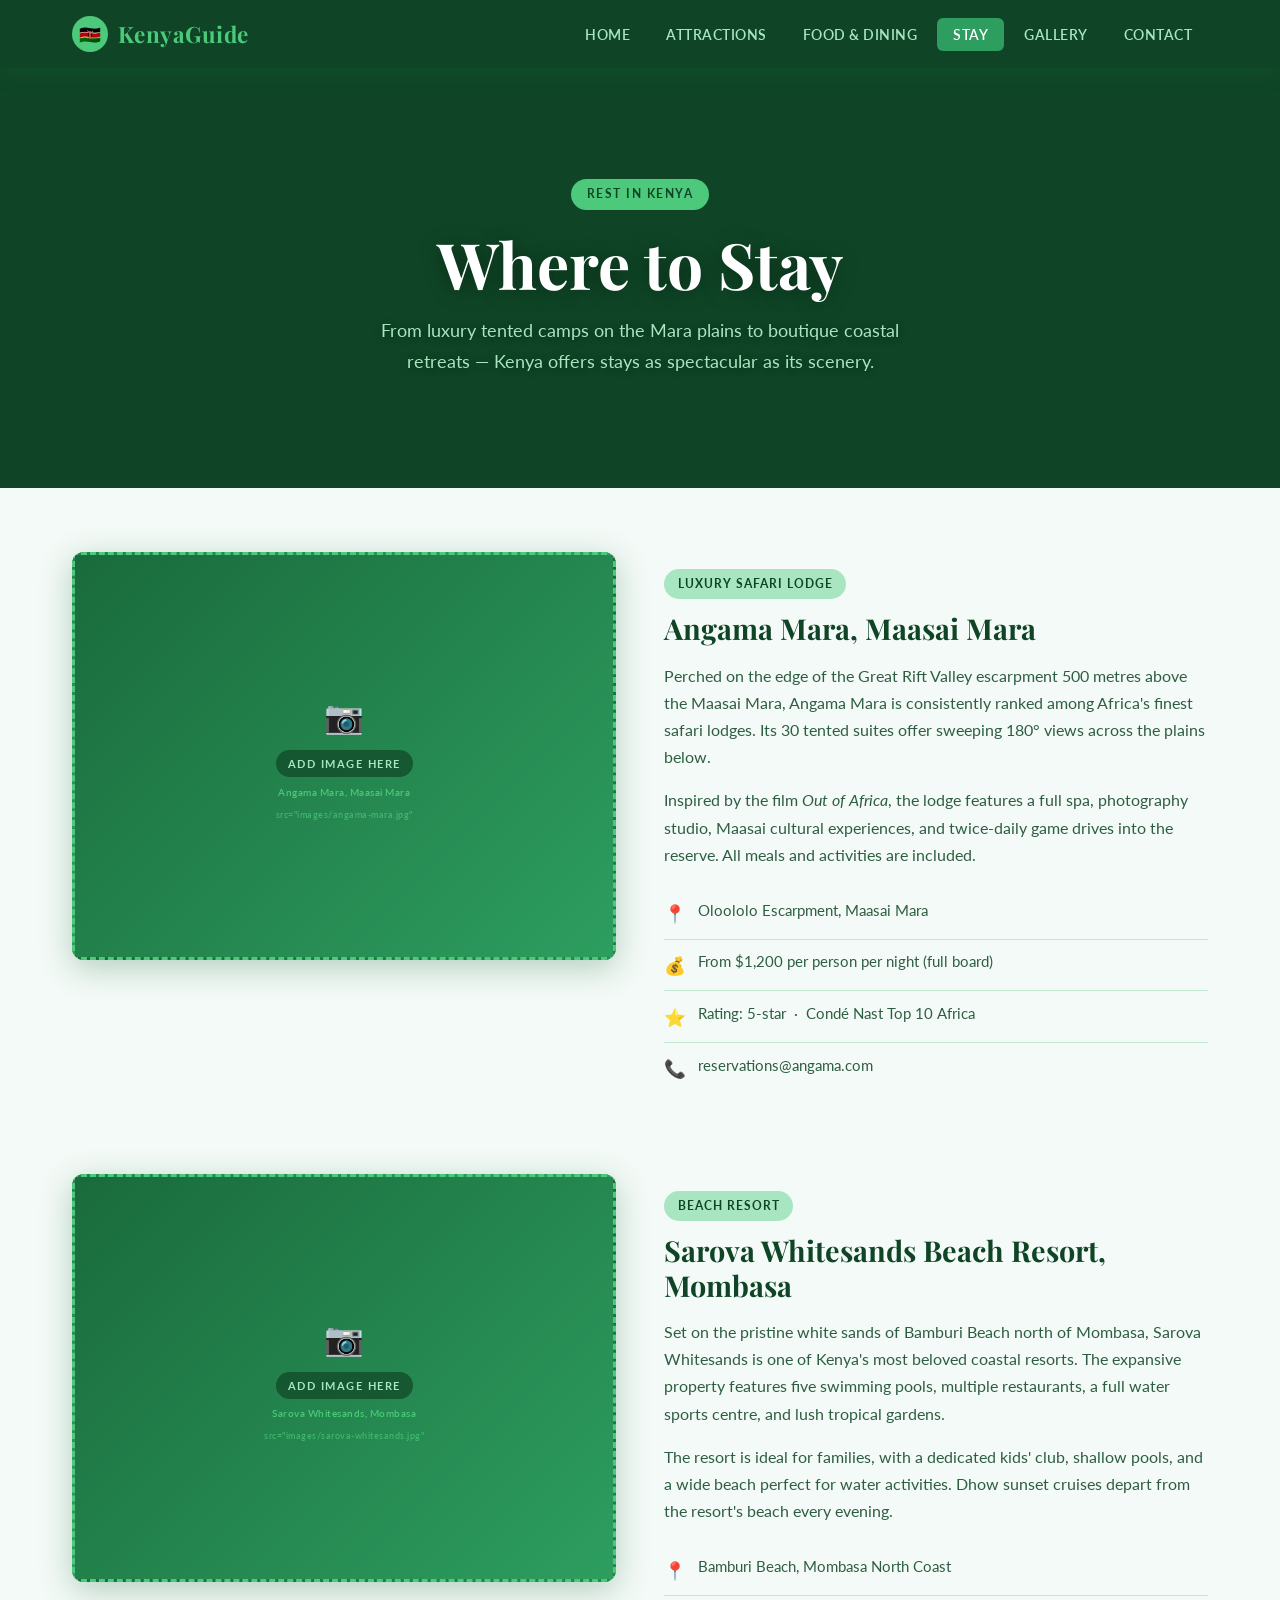
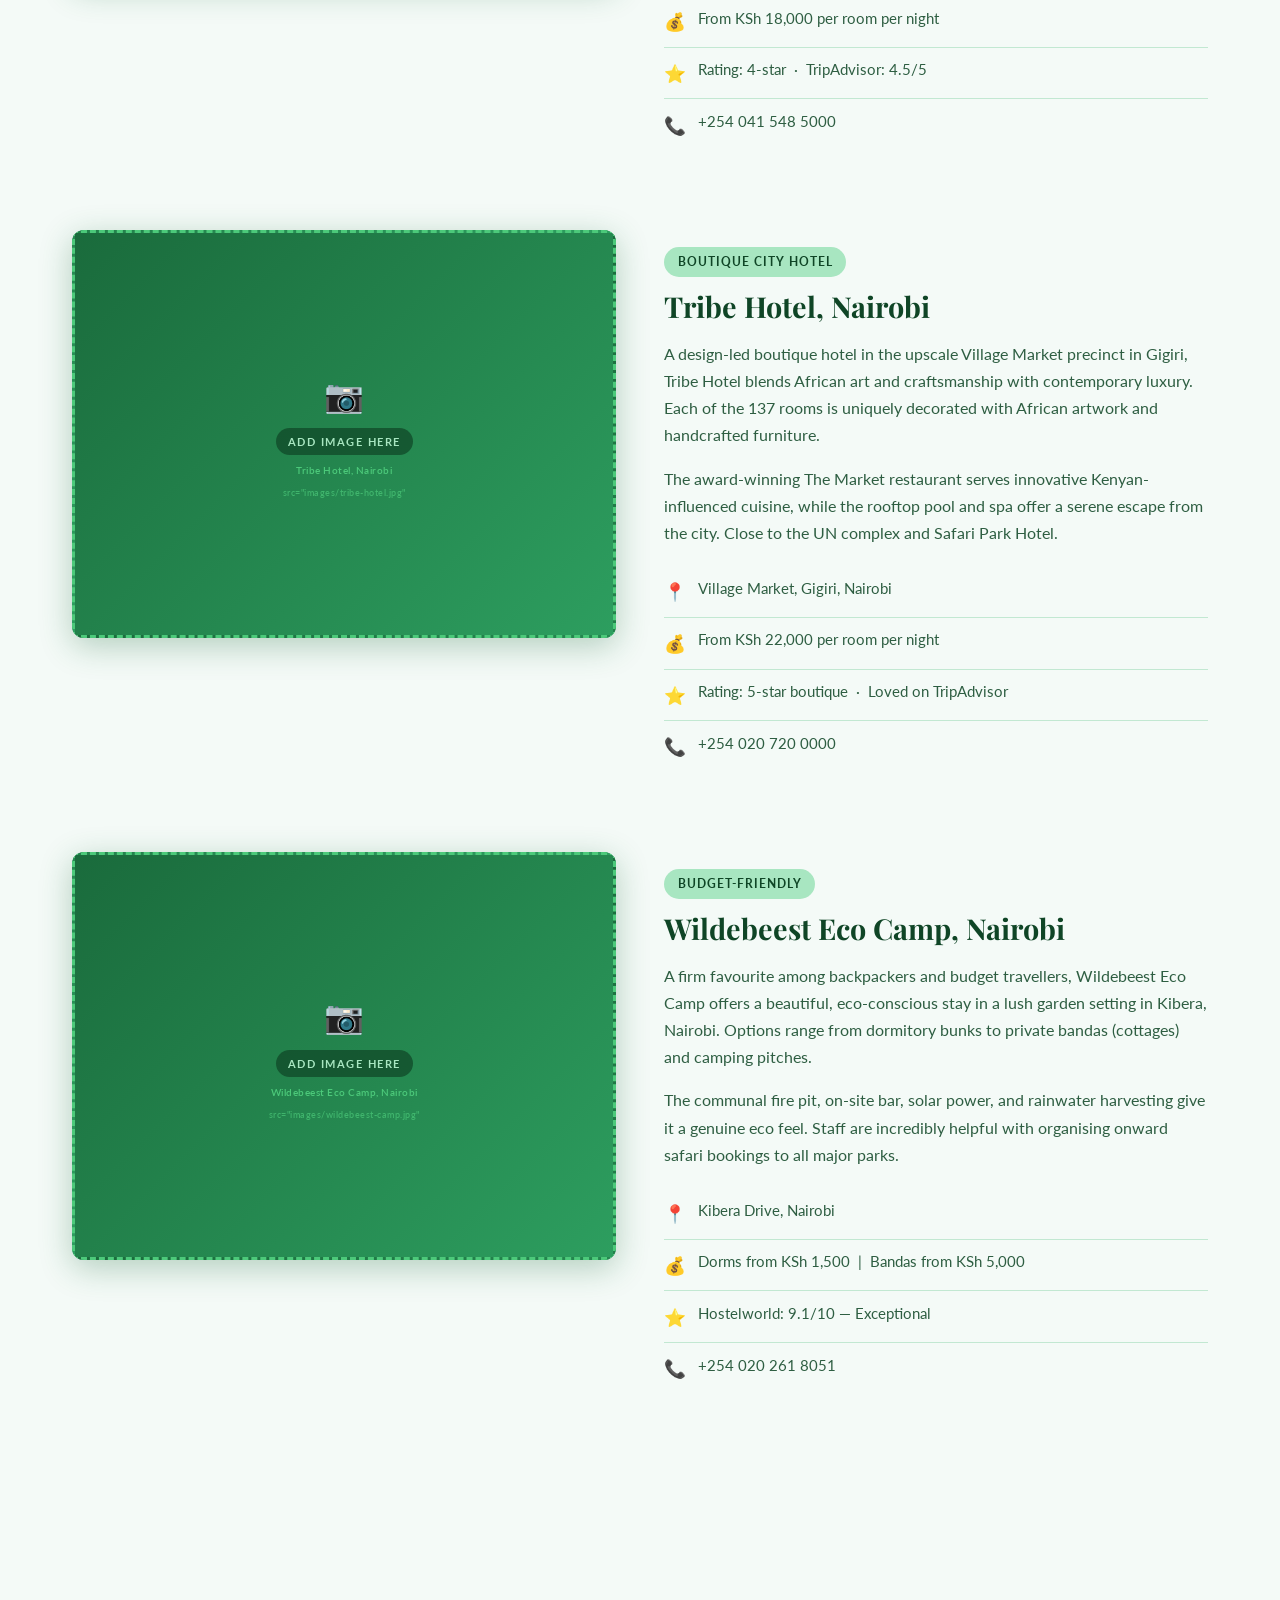
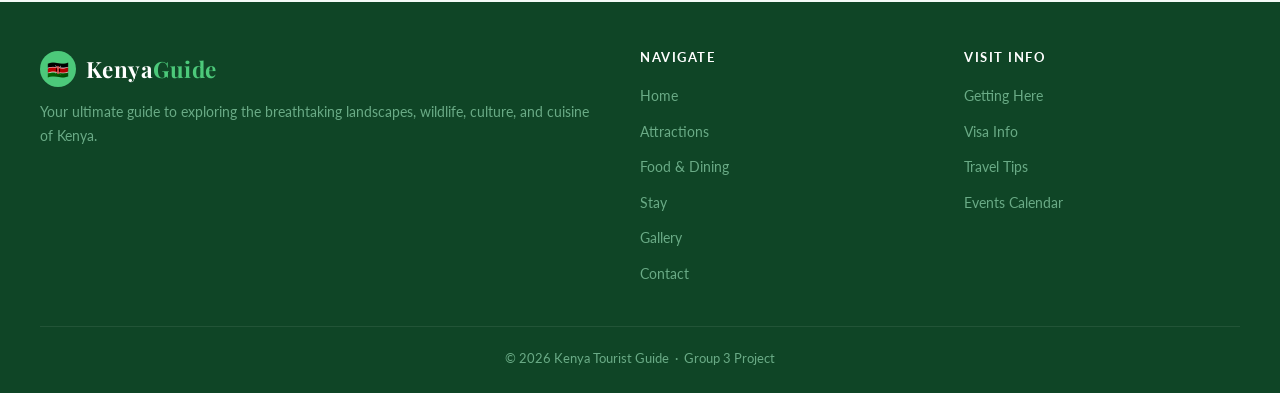
==== Tourist Gude/accommodation.html @ 54fa2096 "Add files via upload" ====
<!DOCTYPE html>
<html lang="en">
<head>
  <meta charset="UTF-8"/>
  <meta name="viewport" content="width=device-width, initial-scale=1.0"/>
  <title>Accommodation — Kenya Tourist Guide</title>
  <style>
/* ===========================
   CSS VARIABLES - Green & White Theme
   =========================== */
:root {
  --primary: #1a6b3c;
  --primary-dark: #0f4526;
  --primary-light: #2d9e5f;
  --accent: #4cc97a;
  --accent-soft: #a8e6c1;
  --white: #ffffff;
  --off-white: #f4faf7;
  --text-dark: #0d2b1a;
  --text-mid: #2e5e42;
  --text-light: #6aab86;
  --border: #c2e8d2;
  --shadow: rgba(26, 107, 60, 0.15);
  --shadow-strong: rgba(26, 107, 60, 0.3);
  --font-display: 'Playfair Display', Georgia, serif;
  --font-body: 'Lato', 'Trebuchet MS', sans-serif;
  --radius: 12px;
  --transition: 0.3s ease;
}

/* ===========================
   RESET & BASE
   =========================== */
*, *::before, *::after {
  box-sizing: border-box;
  margin: 0;
  padding: 0;
}

html { scroll-behavior: smooth; }

body {
  font-family: var(--font-body);
  background-color: var(--off-white);
  color: var(--text-dark);
  line-height: 1.7;
}

a {
  text-decoration: none;
  color: inherit;
}

img {
  width: 100%;
  height: 100%;
  object-fit: cover;
  display: block;
}

h1, h2, h3, h4 {
  font-family: var(--font-display);
  line-height: 1.2;
}

/* ===========================
   NAVIGATION — FLEXBOX
   =========================== */
nav {
  background: var(--primary-dark);
  position: sticky;
  top: 0;
  z-index: 100;
  box-shadow: 0 2px 20px var(--shadow-strong);
}

.nav-inner {
  display: flex;
  align-items: center;
  justify-content: space-between;
  max-width: 1200px;
  margin: 0 auto;
  padding: 0 2rem;
  height: 68px;
}

.nav-logo {
  display: flex;
  align-items: center;
  gap: 0.6rem;
  font-family: var(--font-display);
  font-size: 1.4rem;
  font-weight: 700;
  color: var(--white);
  letter-spacing: 0.5px;
}

.nav-logo span {
  color: var(--accent);
}

.nav-logo .logo-icon {
  width: 36px;
  height: 36px;
  background: var(--accent);
  border-radius: 50%;
  display: flex;
  align-items: center;
  justify-content: center;
  font-size: 1.1rem;
}

.nav-links {
  display: flex;
  align-items: center;
  gap: 0.25rem;
  list-style: none;
}

.nav-links a {
  color: var(--accent-soft);
  font-size: 0.9rem;
  font-weight: 600;
  letter-spacing: 0.5px;
  text-transform: uppercase;
  padding: 0.5rem 1rem;
  border-radius: 6px;
  transition: background var(--transition), color var(--transition);
}

.nav-links a:hover,
.nav-links a.active {
  background: var(--primary-light);
  color: var(--white);
}

/* ===========================
   HEADER / HERO
   =========================== */
.page-hero {
  position: relative;
  height: 420px;
  display: flex;
  align-items: center;
  justify-content: center;
  text-align: center;
  overflow: hidden;
  background: var(--primary-dark);
}

.page-hero .hero-bg {
  position: absolute;
  inset: 0;
  background-size: cover;
  background-position: center;
  opacity: 0.45;
  transition: transform 0.6s ease;
}

.page-hero:hover .hero-bg { transform: scale(1.03); }

.hero-content {
  position: relative;
  z-index: 2;
  color: var(--white);
  padding: 2rem;
}

.hero-content h1 {
  font-size: clamp(2.5rem, 6vw, 4rem);
  font-weight: 700;
  text-shadow: 0 2px 20px rgba(0,0,0,0.4);
  margin-bottom: 0.75rem;
}

.hero-content p {
  font-size: 1.15rem;
  color: var(--accent-soft);
  max-width: 520px;
  text-shadow: 0 1px 8px rgba(0,0,0,0.4);
}

.hero-badge {
  display: inline-block;
  background: var(--accent);
  color: var(--primary-dark);
  font-size: 0.75rem;
  font-weight: 700;
  text-transform: uppercase;
  letter-spacing: 1.5px;
  padding: 0.35rem 1rem;
  border-radius: 20px;
  margin-bottom: 1rem;
}

/* ===========================
   HOMEPAGE — ATTRACTION CARDS (CSS GRID)
   =========================== */
.section {
  max-width: 1200px;
  margin: 0 auto;
  padding: 4rem 2rem;
}

.section-title {
  font-size: 2.2rem;
  color: var(--primary-dark);
  margin-bottom: 0.5rem;
}

.section-subtitle {
  color: var(--text-light);
  font-size: 1.05rem;
  margin-bottom: 2.5rem;
}

.section-title::after {
  content: '';
  display: block;
  width: 60px;
  height: 4px;
  background: var(--accent);
  margin-top: 0.5rem;
  border-radius: 2px;
}

/* CSS Grid for attraction cards */
.attractions-grid {
  display: grid;
  grid-template-columns: repeat(auto-fill, minmax(280px, 1fr));
  gap: 1.75rem;
}

.card {
  background: var(--white);
  border-radius: var(--radius);
  overflow: hidden;
  box-shadow: 0 4px 20px var(--shadow);
  transition: transform var(--transition), box-shadow var(--transition);
  border: 1px solid var(--border);
}

.card:hover {
  transform: translateY(-6px);
  box-shadow: 0 12px 36px var(--shadow-strong);
}

.card-img {
  height: 200px;
  background: var(--primary-light);
  position: relative;
  overflow: hidden;
}

.card-img-placeholder {
  width: 100%;
  height: 100%;
  display: flex;
  align-items: center;
  justify-content: center;
  font-size: 3.5rem;
  background: linear-gradient(135deg, var(--primary), var(--primary-light));
}

.card-tag {
  position: absolute;
  top: 0.75rem;
  right: 0.75rem;
  background: var(--accent);
  color: var(--primary-dark);
  font-size: 0.7rem;
  font-weight: 700;
  text-transform: uppercase;
  letter-spacing: 1px;
  padding: 0.25rem 0.7rem;
  border-radius: 20px;
}

.card-body {
  padding: 1.4rem;
}

.card-body h3 {
  font-size: 1.2rem;
  color: var(--primary-dark);
  margin-bottom: 0.5rem;
}

.card-body p {
  font-size: 0.9rem;
  color: var(--text-mid);
  line-height: 1.6;
}

.card-meta {
  display: flex;
  align-items: center;
  gap: 0.5rem;
  margin-top: 1rem;
  font-size: 0.8rem;
  color: var(--text-light);
  font-weight: 600;
}

/* ===========================
   TWO-COLUMN GRID (inner pages)
   =========================== */
.two-col-grid {
  display: grid;
  grid-template-columns: 1fr 1fr;
  gap: 3rem;
  align-items: start;
  margin-bottom: 4rem;
}

.two-col-grid.reverse {
  direction: rtl;
}

.two-col-grid.reverse > * {
  direction: ltr;
}

.col-image {
  border-radius: var(--radius);
  overflow: hidden;
  box-shadow: 0 8px 32px var(--shadow-strong);
  aspect-ratio: 4/3;
  background: var(--primary-light);
}

.col-image-placeholder {
  width: 100%;
  height: 100%;
  min-height: 280px;
  display: flex;
  align-items: center;
  justify-content: center;
  font-size: 5rem;
  background: linear-gradient(135deg, var(--primary-light), var(--accent));
}

.col-text {
  padding: 1rem 0;
}

.col-text h2 {
  font-size: 1.8rem;
  color: var(--primary-dark);
  margin-bottom: 1rem;
}

.col-text p {
  color: var(--text-mid);
  margin-bottom: 1rem;
}

.info-list {
  list-style: none;
  margin-top: 1.25rem;
}

.info-list li {
  display: flex;
  align-items: flex-start;
  gap: 0.75rem;
  padding: 0.6rem 0;
  border-bottom: 1px solid var(--border);
  font-size: 0.92rem;
  color: var(--text-mid);
}

.info-list li:last-child { border-bottom: none; }

.info-icon {
  color: var(--accent);
  font-size: 1.1rem;
  flex-shrink: 0;
  margin-top: 0.1rem;
}

/* ===========================
   PHOTO GALLERY (CSS GRID)
   =========================== */
.gallery-grid {
  display: grid;
  grid-template-columns: repeat(4, 1fr);
  grid-auto-rows: 200px;
  gap: 0.75rem;
}

.gallery-item {
  border-radius: 8px;
  overflow: hidden;
  background: var(--primary-light);
  cursor: pointer;
  transition: transform var(--transition), box-shadow var(--transition);
}

.gallery-item:hover {
  transform: scale(1.02);
  box-shadow: 0 8px 24px var(--shadow-strong);
  z-index: 2;
  position: relative;
}

.gallery-item-placeholder {
  width: 100%;
  height: 100%;
  display: flex;
  flex-direction: column;
  align-items: center;
  justify-content: center;
  gap: 0.5rem;
  font-size: 2.5rem;
  color: var(--white);
}

.gallery-item-placeholder span {
  font-size: 0.75rem;
  font-weight: 700;
  text-transform: uppercase;
  letter-spacing: 1px;
  opacity: 0.85;
}

/* Varying grid spans for visual interest */
.gallery-item:nth-child(1) {
  grid-column: span 2;
  grid-row: span 2;
  background: linear-gradient(135deg, var(--primary-dark), var(--primary));
}
.gallery-item:nth-child(2) { background: linear-gradient(135deg, var(--primary-light), var(--accent)); }
.gallery-item:nth-child(3) { background: linear-gradient(135deg, #2a7d50, var(--primary-light)); }
.gallery-item:nth-child(4) { background: linear-gradient(135deg, var(--primary), #3aaf6a); }
.gallery-item:nth-child(5) { background: linear-gradient(135deg, var(--accent), #2d9e5f); }
.gallery-item:nth-child(6) {
  grid-column: span 2;
  background: linear-gradient(135deg, var(--primary-dark), var(--primary-light));
}
.gallery-item:nth-child(7) { background: linear-gradient(135deg, var(--primary-light), var(--primary)); }
.gallery-item:nth-child(8) { background: linear-gradient(135deg, #1d7a45, var(--accent)); }
.gallery-item:nth-child(9) { background: linear-gradient(135deg, var(--primary), #44c273); }
.gallery-item:nth-child(10) {
  grid-column: span 2;
  background: linear-gradient(135deg, var(--accent), var(--primary-dark));
}
.gallery-item:nth-child(11) { background: linear-gradient(135deg, var(--primary-dark), #2d9e5f); }
.gallery-item:nth-child(12) { background: linear-gradient(135deg, var(--primary-light), var(--primary-dark)); }
.gallery-item:nth-child(13) { background: linear-gradient(135deg, #2a7d50, var(--accent)); }
.gallery-item:nth-child(14) { background: linear-gradient(135deg, var(--primary), var(--accent)); }
.gallery-item:nth-child(15) { background: linear-gradient(135deg, var(--accent), var(--primary)); }
.gallery-item:nth-child(16) { background: linear-gradient(135deg, var(--primary-dark), #3aaf6a); }
.gallery-item:nth-child(17) { background: linear-gradient(135deg, #1d7a45, var(--primary-light)); }
.gallery-item:nth-child(18) { background: linear-gradient(135deg, var(--primary-light), var(--primary-dark)); }
.gallery-item:nth-child(19) { background: linear-gradient(135deg, var(--accent), #2a7d50); }
.gallery-item:nth-child(20) { background: linear-gradient(135deg, var(--primary), var(--primary-light)); }

/* ===========================
   CONTACT FORM
   =========================== */
.contact-wrapper {
  display: grid;
  grid-template-columns: 1fr 1.5fr;
  gap: 4rem;
  align-items: start;
}

.contact-info h2 {
  font-size: 2rem;
  color: var(--primary-dark);
  margin-bottom: 1rem;
}

.contact-info p {
  color: var(--text-mid);
  margin-bottom: 2rem;
}

.contact-detail {
  display: flex;
  align-items: flex-start;
  gap: 1rem;
  margin-bottom: 1.25rem;
}

.contact-detail-icon {
  width: 44px;
  height: 44px;
  background: var(--accent-soft);
  border-radius: 10px;
  display: flex;
  align-items: center;
  justify-content: center;
  font-size: 1.2rem;
  flex-shrink: 0;
  color: var(--primary-dark);
}

.contact-detail-text strong {
  display: block;
  color: var(--primary-dark);
  font-size: 0.85rem;
  text-transform: uppercase;
  letter-spacing: 0.5px;
  margin-bottom: 0.2rem;
}

.contact-detail-text span {
  color: var(--text-mid);
  font-size: 0.95rem;
}

/* Form */
.contact-form-box {
  background: var(--white);
  padding: 2.5rem;
  border-radius: var(--radius);
  box-shadow: 0 8px 32px var(--shadow);
  border: 1px solid var(--border);
}

.contact-form-box h3 {
  font-size: 1.5rem;
  color: var(--primary-dark);
  margin-bottom: 1.75rem;
}

.form-group {
  margin-bottom: 1.25rem;
}

.form-group label {
  display: block;
  font-size: 0.85rem;
  font-weight: 700;
  color: var(--primary);
  text-transform: uppercase;
  letter-spacing: 0.5px;
  margin-bottom: 0.5rem;
}

.form-group input,
.form-group select,
.form-group textarea {
  width: 100%;
  padding: 0.85rem 1.1rem;
  border: 2px solid var(--border);
  border-radius: 8px;
  font-family: var(--font-body);
  font-size: 0.95rem;
  color: var(--text-dark);
  background: var(--off-white);
  transition: border-color var(--transition), box-shadow var(--transition);
  outline: none;
}

.form-group input:focus,
.form-group select:focus,
.form-group textarea:focus {
  border-color: var(--primary-light);
  box-shadow: 0 0 0 3px rgba(45, 158, 95, 0.15);
  background: var(--white);
}

.form-group textarea {
  resize: vertical;
  min-height: 130px;
}

.form-row {
  display: grid;
  grid-template-columns: 1fr 1fr;
  gap: 1rem;
}

.btn-submit {
  width: 100%;
  padding: 1rem;
  background: var(--primary);
  color: var(--white);
  border: none;
  border-radius: 8px;
  font-family: var(--font-body);
  font-size: 1rem;
  font-weight: 700;
  letter-spacing: 0.5px;
  cursor: pointer;
  transition: background var(--transition), transform var(--transition);
  margin-top: 0.5rem;
}

.btn-submit:hover {
  background: var(--primary-dark);
  transform: translateY(-2px);
}

/* ===========================
   HOMEPAGE BANNER STATS
   =========================== */
.stats-bar {
  background: var(--primary);
  color: var(--white);
  padding: 2.5rem 2rem;
}

.stats-inner {
  max-width: 1200px;
  margin: 0 auto;
  display: grid;
  grid-template-columns: repeat(4, 1fr);
  gap: 2rem;
  text-align: center;
}

.stat-number {
  font-family: var(--font-display);
  font-size: 2.5rem;
  font-weight: 700;
  color: var(--accent);
  display: block;
}

.stat-label {
  font-size: 0.85rem;
  color: var(--accent-soft);
  text-transform: uppercase;
  letter-spacing: 1px;
  margin-top: 0.25rem;
}

/* ===========================
   FOOTER
   =========================== */
footer {
  background: var(--primary-dark);
  color: var(--accent-soft);
  padding: 3rem 2rem 1.5rem;
  margin-top: 4rem;
}

.footer-inner {
  max-width: 1200px;
  margin: 0 auto;
  display: grid;
  grid-template-columns: 2fr 1fr 1fr;
  gap: 3rem;
  margin-bottom: 2rem;
}

.footer-brand p {
  font-size: 0.9rem;
  color: var(--text-light);
  margin-top: 0.75rem;
  line-height: 1.7;
}

.footer-col h4 {
  font-family: var(--font-body);
  font-size: 0.8rem;
  font-weight: 700;
  text-transform: uppercase;
  letter-spacing: 1.5px;
  color: var(--white);
  margin-bottom: 1rem;
}

.footer-col ul {
  list-style: none;
}

.footer-col ul li {
  margin-bottom: 0.5rem;
}

.footer-col ul li a {
  color: var(--text-light);
  font-size: 0.9rem;
  transition: color var(--transition);
}

.footer-col ul li a:hover { color: var(--accent); }

.footer-bottom {
  max-width: 1200px;
  margin: 0 auto;
  border-top: 1px solid rgba(255,255,255,0.08);
  padding-top: 1.25rem;
  text-align: center;
  font-size: 0.82rem;
  color: var(--text-light);
}

/* ===========================
   UTILITY
   =========================== */
.bg-green-light {
  background: var(--accent-soft);
}

.page-wrap {
  max-width: 1200px;
  margin: 0 auto;
  padding: 4rem 2rem;
}

.chip {
  display: inline-block;
  background: var(--accent-soft);
  color: var(--primary-dark);
  font-size: 0.75rem;
  font-weight: 700;
  text-transform: uppercase;
  letter-spacing: 1px;
  padding: 0.3rem 0.85rem;
  border-radius: 20px;
  margin-bottom: 0.75rem;
}

@media (max-width: 768px) {
  .two-col-grid,
  .contact-wrapper,
  .footer-inner { grid-template-columns: 1fr; }

  .gallery-grid { grid-template-columns: repeat(2, 1fr); }

  .gallery-item:nth-child(1),
  .gallery-item:nth-child(6),
  .gallery-item:nth-child(10) {
    grid-column: span 1;
    grid-row: span 1;
  }

  .stats-inner { grid-template-columns: repeat(2, 1fr); }

  .nav-links { display: none; }
}

/* ===========================
   IMAGE SLOTS
   =========================== */
.img-slot {
  width: 100%;
  height: 100%;
  min-height: inherit;
  display: flex;
  flex-direction: column;
  align-items: center;
  justify-content: center;
  gap: 0.6rem;
  background: linear-gradient(135deg, #1a6b3c, #2d9e5f);
  border: 3px dashed #4cc97a;
  cursor: pointer;
  position: relative;
  overflow: hidden;
}
.img-slot img {
  position: absolute;
  inset: 0;
  width: 100%;
  height: 100%;
  object-fit: cover;
  display: block;
}
.img-slot .slot-label {
  display: flex;
  flex-direction: column;
  align-items: center;
  gap: 0.4rem;
  z-index: 1;
  pointer-events: none;
}
.img-slot .slot-icon { font-size: 2rem; }
.img-slot .slot-text {
  font-size: 0.7rem;
  font-weight: 700;
  text-transform: uppercase;
  letter-spacing: 1.5px;
  color: #a8e6c1;
  background: rgba(15,69,38,0.7);
  padding: 0.25rem 0.75rem;
  border-radius: 20px;
}
.img-slot .slot-name {
  font-size: 0.65rem;
  color: #4cc97a;
  font-weight: 600;
  letter-spacing: 0.5px;
}
.gallery-img-slot {
  width: 100%;
  height: 100%;
  display: flex;
  flex-direction: column;
  align-items: center;
  justify-content: center;
  gap: 0.4rem;
  border: 2px dashed rgba(76,201,122,0.6);
  position: relative;
  overflow: hidden;
  color: #a8e6c1;
}
.gallery-img-slot img {
  position: absolute;
  inset: 0;
  width: 100%;
  height: 100%;
  object-fit: cover;
}
.gallery-img-slot .slot-label {
  z-index: 1;
  display: flex;
  flex-direction: column;
  align-items: center;
  gap: 0.3rem;
  pointer-events: none;
}
.gallery-img-slot .slot-icon { font-size: 1.8rem; }
.gallery-img-slot .slot-text {
  font-size: 0.6rem;
  font-weight: 700;
  text-transform: uppercase;
  letter-spacing: 1px;
  color: #a8e6c1;
  background: rgba(15,69,38,0.75);
  padding: 0.2rem 0.6rem;
  border-radius: 12px;
}
.gallery-img-slot .slot-name { font-size: 0.6rem; color: #4cc97a; }

</style>
<link href="https://fonts.googleapis.com/css2?family=Playfair+Display:wght@400;700&family=Lato:wght@400;600;700&display=swap" rel="stylesheet"/>
</head>
<body>

  <nav>
    <div class="nav-inner">
      <div class="nav-logo">
        <div class="logo-icon">🇰🇪</div>
        <span>Kenya<span>Guide</span></span>
      </div>
      <ul class="nav-links">
        <li><a href="index.html">Home</a></li>
        <li><a href="attractions.html" >Attractions</a></li>
        <li><a href="food.html" >Food & Dining</a></li>
        <li><a href="accommodation.html" class="active">Stay</a></li>
        <li><a href="gallery.html" >Gallery</a></li>
        <li><a href="contact.html" >Contact</a></li>
      </ul>
    </div>
  </nav>

  <header class="page-hero">
    <div class="hero-bg" style="background-image:url('https://images.unsplash.com/photo-1566073771259-6a8506099945?w=1600');"></div>
    <div class="hero-content">
      <div class="hero-badge">Rest in Kenya</div>
      <h1>Where to Stay</h1>
      <p>From luxury tented camps on the Mara plains to boutique coastal retreats — Kenya offers stays as spectacular as its scenery.</p>
    </div>
  </header>

  <div class="page-wrap">

    <div class="two-col-grid">
      <div class="col-image">
        <div class="img-slot" style="min-height:280px;">
        <!-- ADD YOUR IMAGE: change src="" to src="images/angama-mara.jpg" -->
        <img src="/images/Angama.jpg" alt="Angama Mara, Maasai Mara" style="display:none;" onload="this.style.display='block';this.nextElementSibling.style.display='none'" onerror="this.style.display='none'"/>
        <div class="slot-label">
          <span class="slot-icon">📷</span>
          <span class="slot-text">Add Image Here</span>
          <span class="slot-name">Angama Mara, Maasai Mara</span>
          <span class="slot-name" style="font-size:0.55rem;opacity:0.7;">src="images/angama-mara.jpg"</span>
        </div>
      </div>
      </div>
      <div class="col-text">
        <div class="chip">Luxury Safari Lodge</div>
        <h2>Angama Mara, Maasai Mara</h2>
        <p>Perched on the edge of the Great Rift Valley escarpment 500 metres above the Maasai Mara, Angama Mara is consistently ranked among Africa's finest safari lodges. Its 30 tented suites offer sweeping 180° views across the plains below.</p>
        <p>Inspired by the film <em>Out of Africa</em>, the lodge features a full spa, photography studio, Maasai cultural experiences, and twice-daily game drives into the reserve. All meals and activities are included.</p>
        <ul class="info-list">
          <li><span class="info-icon">📍</span> Oloololo Escarpment, Maasai Mara</li>
          <li><span class="info-icon">💰</span> From $1,200 per person per night (full board)</li>
          <li><span class="info-icon">⭐</span> Rating: 5-star &nbsp;·&nbsp; Condé Nast Top 10 Africa</li>
          <li><span class="info-icon">📞</span> reservations@angama.com</li>
        </ul>
      </div>
    </div>

    <div class="two-col-grid">
      <div class="col-image">
        <div class="img-slot" style="min-height:280px;">
        <!-- ADD YOUR IMAGE: change src="" to src="images/sarova-whitesands.jpg" -->
        <img src="/images/Sarova.jpg" alt="Sarova Whitesands, Mombasa" style="display:none;" onload="this.style.display='block';this.nextElementSibling.style.display='none'" onerror="this.style.display='none'"/>
        <div class="slot-label">
          <span class="slot-icon">📷</span>
          <span class="slot-text">Add Image Here</span>
          <span class="slot-name">Sarova Whitesands, Mombasa</span>
          <span class="slot-name" style="font-size:0.55rem;opacity:0.7;">src="images/sarova-whitesands.jpg"</span>
        </div>
      </div>
      </div>
      <div class="col-text">
        <div class="chip">Beach Resort</div>
        <h2>Sarova Whitesands Beach Resort, Mombasa</h2>
        <p>Set on the pristine white sands of Bamburi Beach north of Mombasa, Sarova Whitesands is one of Kenya's most beloved coastal resorts. The expansive property features five swimming pools, multiple restaurants, a full water sports centre, and lush tropical gardens.</p>
        <p>The resort is ideal for families, with a dedicated kids' club, shallow pools, and a wide beach perfect for water activities. Dhow sunset cruises depart from the resort's beach every evening.</p>
        <ul class="info-list">
          <li><span class="info-icon">📍</span> Bamburi Beach, Mombasa North Coast</li>
          <li><span class="info-icon">💰</span> From KSh 18,000 per room per night</li>
          <li><span class="info-icon">⭐</span> Rating: 4-star &nbsp;·&nbsp; TripAdvisor: 4.5/5</li>
          <li><span class="info-icon">📞</span> +254 041 548 5000</li>
        </ul>
      </div>
    </div>

    <div class="two-col-grid">
      <div class="col-image">
        <div class="img-slot" style="min-height:280px;">
        <!-- ADD YOUR IMAGE: change src="" to src="images/tribe-hotel.jpg" -->
        <img src="/images/Tribe.jpg" alt="Tribe Hotel, Nairobi" style="display:none;" onload="this.style.display='block';this.nextElementSibling.style.display='none'" onerror="this.style.display='none'"/>
        <div class="slot-label">
          <span class="slot-icon">📷</span>
          <span class="slot-text">Add Image Here</span>
          <span class="slot-name">Tribe Hotel, Nairobi</span>
          <span class="slot-name" style="font-size:0.55rem;opacity:0.7;">src="images/tribe-hotel.jpg"</span>
        </div>
      </div>
      </div>
      <div class="col-text">
        <div class="chip">Boutique City Hotel</div>
        <h2>Tribe Hotel, Nairobi</h2>
        <p>A design-led boutique hotel in the upscale Village Market precinct in Gigiri, Tribe Hotel blends African art and craftsmanship with contemporary luxury. Each of the 137 rooms is uniquely decorated with African artwork and handcrafted furniture.</p>
        <p>The award-winning The Market restaurant serves innovative Kenyan-influenced cuisine, while the rooftop pool and spa offer a serene escape from the city. Close to the UN complex and Safari Park Hotel.</p>
        <ul class="info-list">
          <li><span class="info-icon">📍</span> Village Market, Gigiri, Nairobi</li>
          <li><span class="info-icon">💰</span> From KSh 22,000 per room per night</li>
          <li><span class="info-icon">⭐</span> Rating: 5-star boutique &nbsp;·&nbsp; Loved on TripAdvisor</li>
          <li><span class="info-icon">📞</span> +254 020 720 0000</li>
        </ul>
      </div>
    </div>

    <div class="two-col-grid">
      <div class="col-image">
        <div class="img-slot" style="min-height:280px;">
        <!-- ADD YOUR IMAGE: change src="" to src="images/wildebeest-camp.jpg" -->
        <img src="/images/Wildebeest.jpg" alt="Wildebeest Eco Camp, Nairobi" style="display:none;" onload="this.style.display='block';this.nextElementSibling.style.display='none'" onerror="this.style.display='none'"/>
        <div class="slot-label">
          <span class="slot-icon">📷</span>
          <span class="slot-text">Add Image Here</span>
          <span class="slot-name">Wildebeest Eco Camp, Nairobi</span>
          <span class="slot-name" style="font-size:0.55rem;opacity:0.7;">src="images/wildebeest-camp.jpg"</span>
        </div>
      </div>
      </div>
      <div class="col-text">
        <div class="chip">Budget-Friendly</div>
        <h2>Wildebeest Eco Camp, Nairobi</h2>
        <p>A firm favourite among backpackers and budget travellers, Wildebeest Eco Camp offers a beautiful, eco-conscious stay in a lush garden setting in Kibera, Nairobi. Options range from dormitory bunks to private bandas (cottages) and camping pitches.</p>
        <p>The communal fire pit, on-site bar, solar power, and rainwater harvesting give it a genuine eco feel. Staff are incredibly helpful with organising onward safari bookings to all major parks.</p>
        <ul class="info-list">
          <li><span class="info-icon">📍</span> Kibera Drive, Nairobi</li>
          <li><span class="info-icon">💰</span> Dorms from KSh 1,500 &nbsp;|&nbsp; Bandas from KSh 5,000</li>
          <li><span class="info-icon">⭐</span> Hostelworld: 9.1/10 — Exceptional</li>
          <li><span class="info-icon">📞</span> +254 020 261 8051</li>
        </ul>
      </div>
    </div>

  </div>

  <footer>
    <div class="footer-inner">
      <div class="footer-brand">
        <div class="nav-logo" style="margin-bottom:0.75rem;">
          <div class="logo-icon">🇰🇪</div>
          <span style="color:var(--white);">Kenya<span style="color:var(--accent);">Guide</span></span>
        </div>
        <p>Your ultimate guide to exploring the breathtaking landscapes, wildlife, culture, and cuisine of Kenya.</p>
      </div>
      <div class="footer-col">
        <h4>Navigate</h4>
        <ul>
          <li><a href="index.html">Home</a></li>
          <li><a href="attractions.html">Attractions</a></li>
          <li><a href="food.html">Food & Dining</a></li>
          <li><a href="accommodation.html">Stay</a></li>
          <li><a href="gallery.html">Gallery</a></li>
          <li><a href="contact.html">Contact</a></li>
        </ul>
      </div>
      <div class="footer-col">
        <h4>Visit Info</h4>
        <ul>
          <li><a href="#">Getting Here</a></li>
          <li><a href="#">Visa Info</a></li>
          <li><a href="#">Travel Tips</a></li>
          <li><a href="#">Events Calendar</a></li>
        </ul>
      </div>
    </div>
    <div class="footer-bottom">
      &copy; 2026 Kenya Tourist Guide &nbsp;·&nbsp; Group 3 Project
    </div>
  </footer>
</body>
</html>
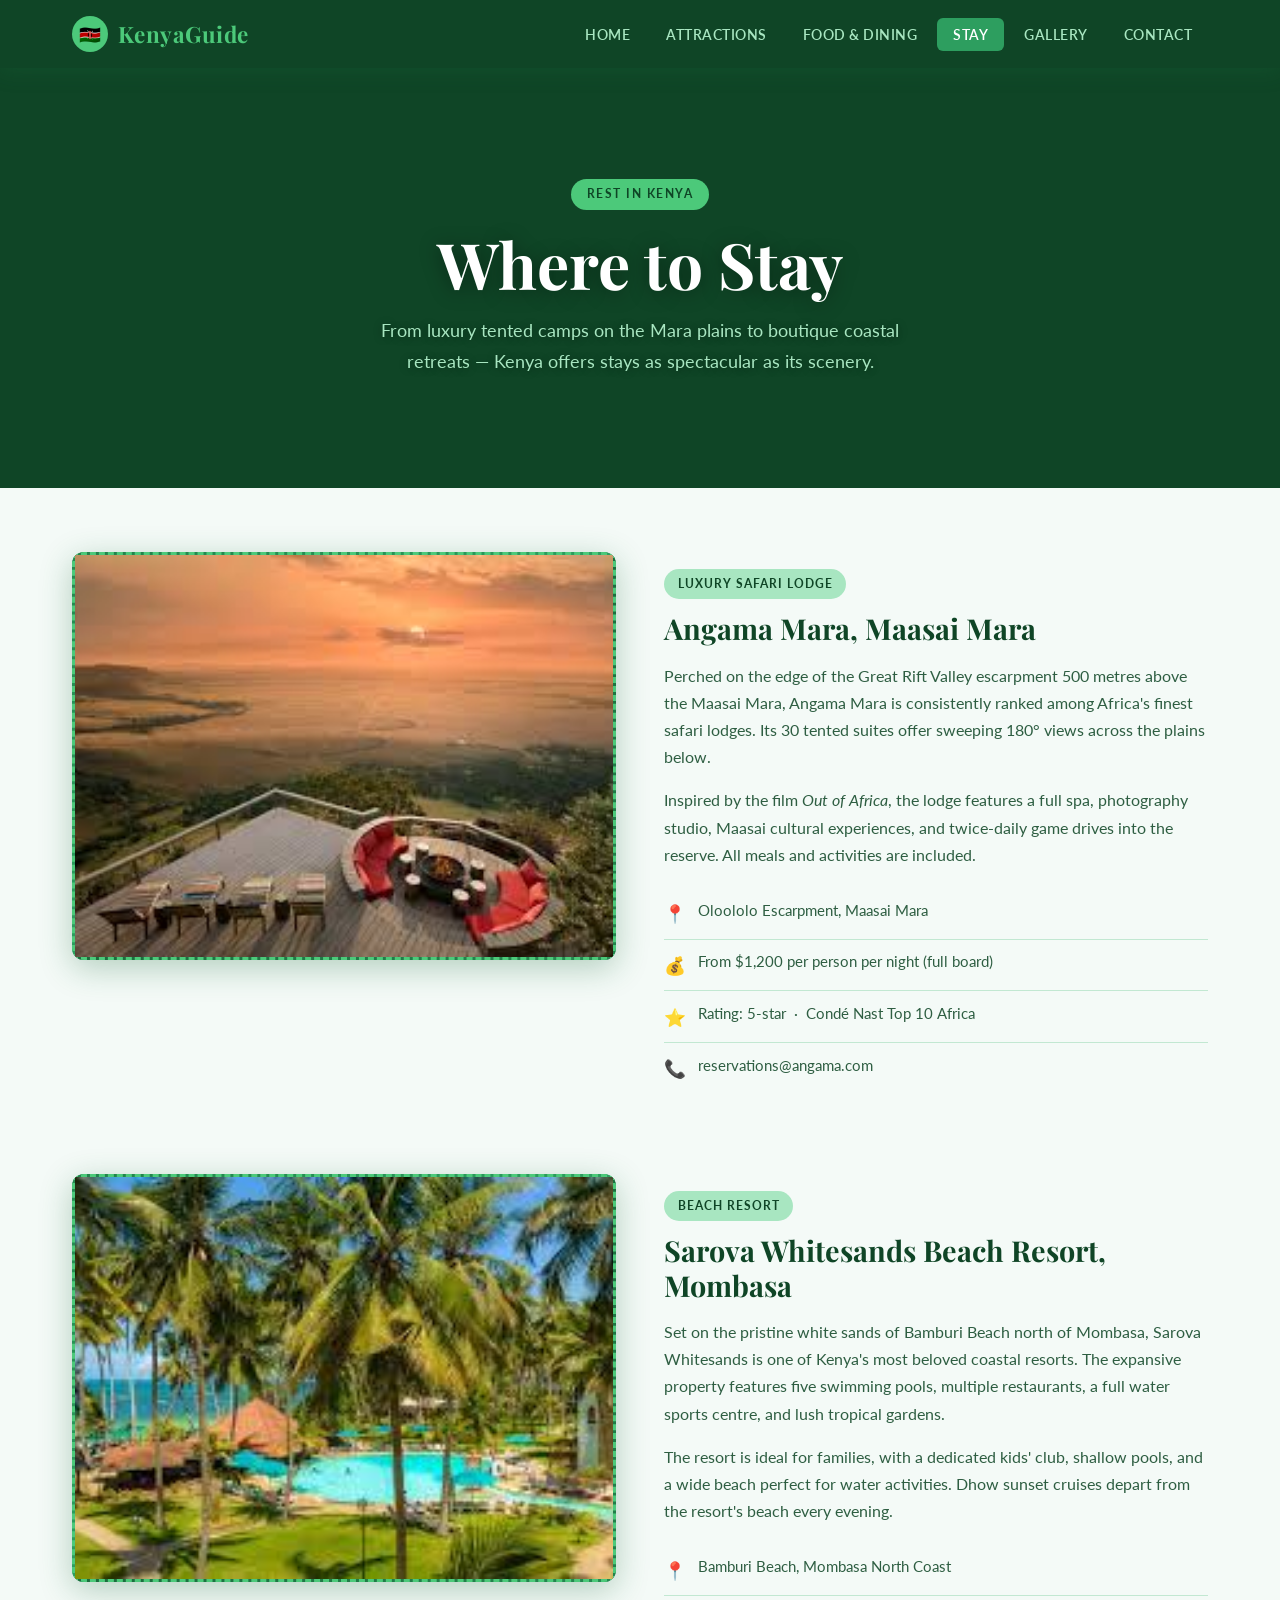
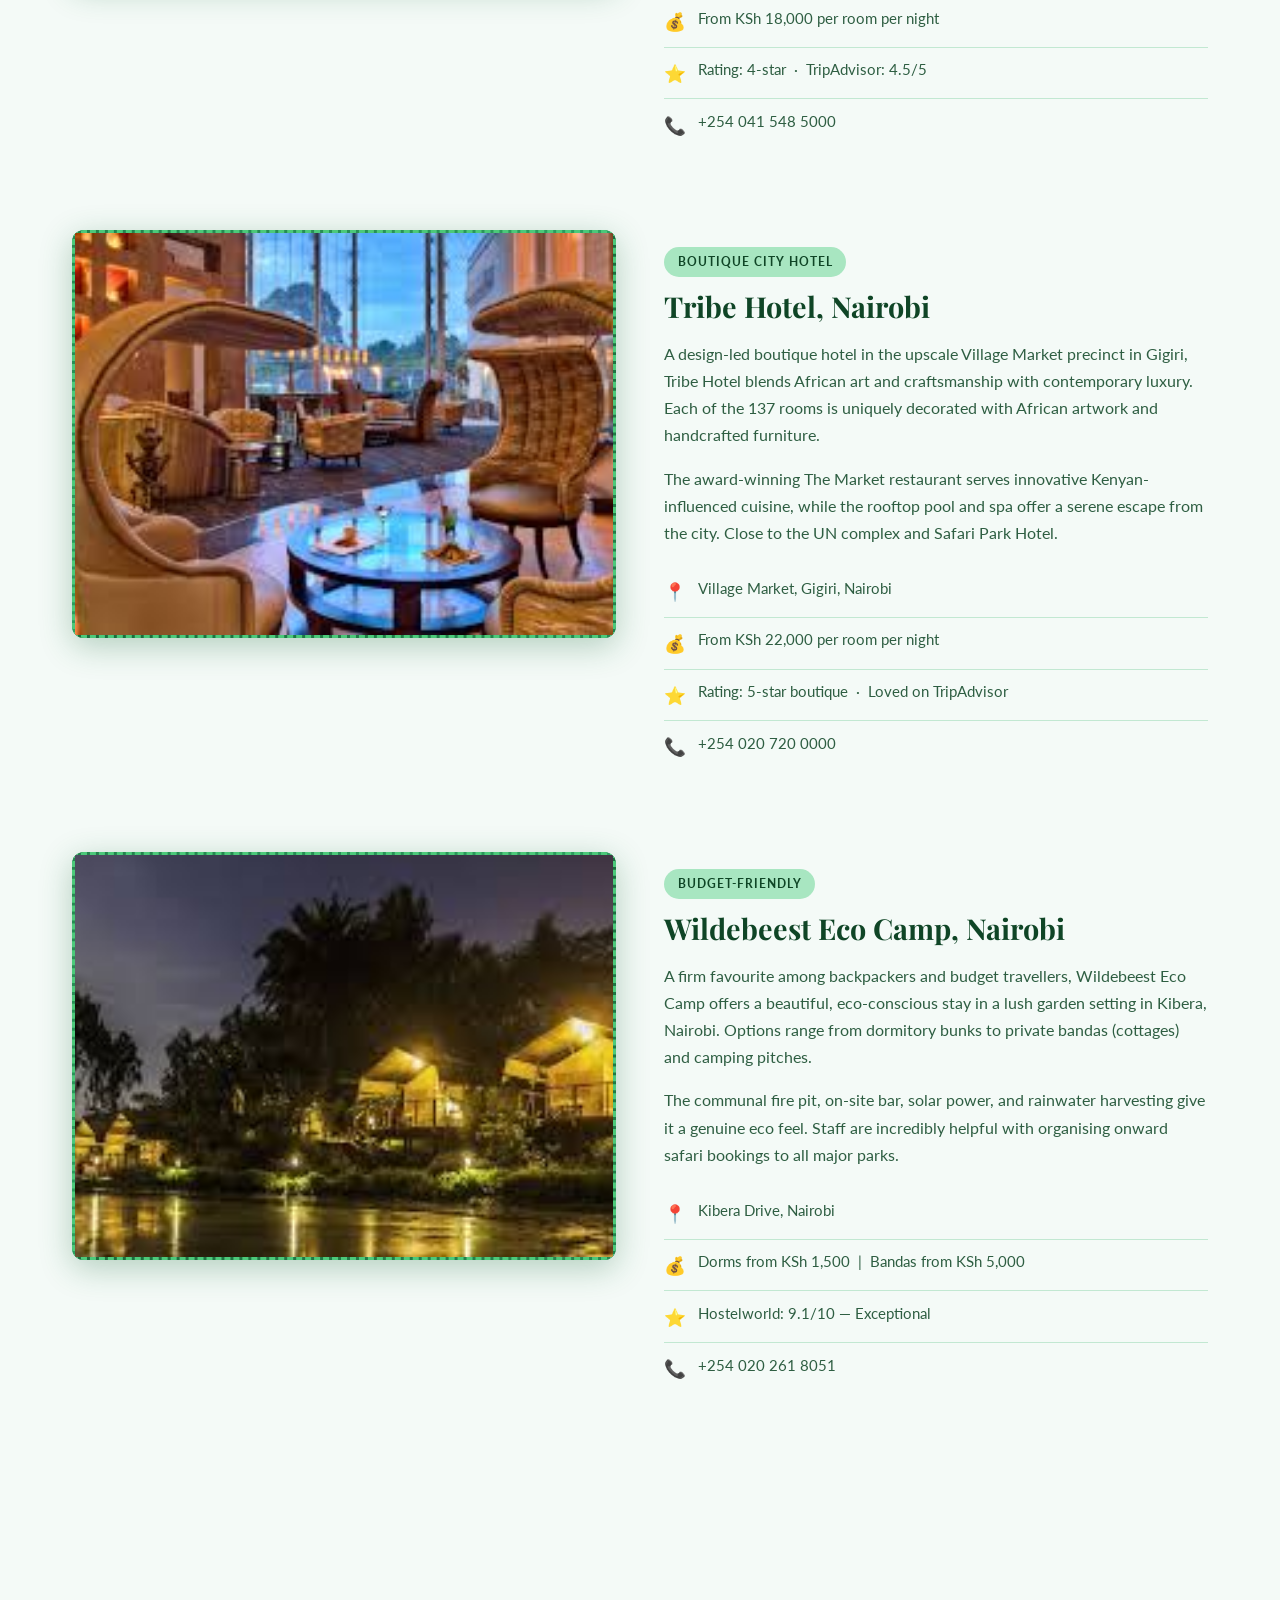
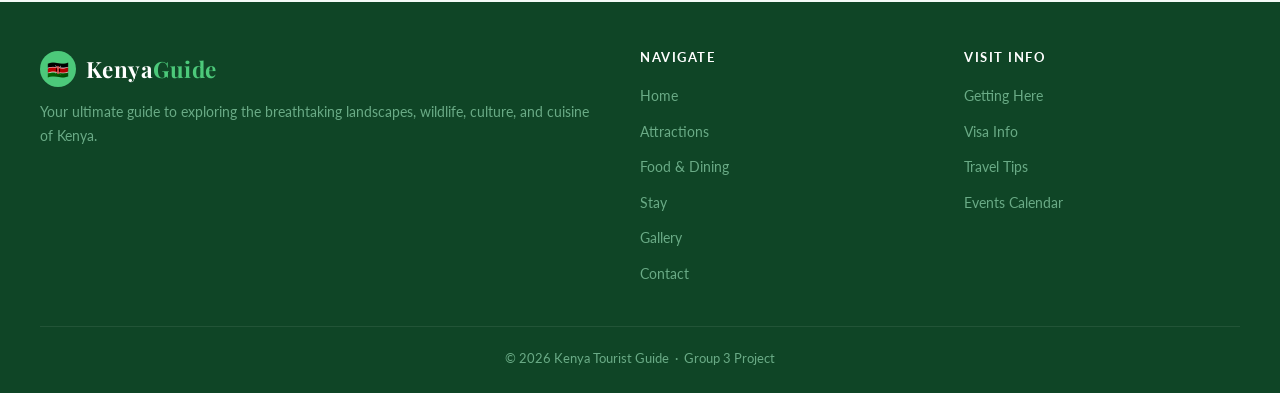
==== commit 5eed257d: "Update print statement from 'Hello' to 'Goodbye'" ====
--- a/Tourist Gude/accommodation.html
+++ b/Tourist Gude/accommodation.html
@@ -865,7 +865,7 @@
       <div class="col-image">
         <div class="img-slot" style="min-height:280px;">
         <!-- ADD YOUR IMAGE: change src="" to src="images/angama-mara.jpg" -->
-        <img src="/images/Angama.jpg" alt="Angama Mara, Maasai Mara" style="display:none;" onload="this.style.display='block';this.nextElementSibling.style.display='none'" onerror="this.style.display='none'"/>
+        <img src="images/Angama.jpg" alt="Angama Mara, Maasai Mara" style="display:none;" onload="this.style.display='block';this.nextElementSibling.style.display='none'" onerror="this.style.display='none'"/>
         <div class="slot-label">
           <span class="slot-icon">📷</span>
           <span class="slot-text">Add Image Here</span>
@@ -892,7 +892,7 @@
       <div class="col-image">
         <div class="img-slot" style="min-height:280px;">
         <!-- ADD YOUR IMAGE: change src="" to src="images/sarova-whitesands.jpg" -->
-        <img src="/images/Sarova.jpg" alt="Sarova Whitesands, Mombasa" style="display:none;" onload="this.style.display='block';this.nextElementSibling.style.display='none'" onerror="this.style.display='none'"/>
+        <img src="images/Sarova.jpg" alt="Sarova Whitesands, Mombasa" style="display:none;" onload="this.style.display='block';this.nextElementSibling.style.display='none'" onerror="this.style.display='none'"/>
         <div class="slot-label">
           <span class="slot-icon">📷</span>
           <span class="slot-text">Add Image Here</span>
@@ -919,7 +919,7 @@
       <div class="col-image">
         <div class="img-slot" style="min-height:280px;">
         <!-- ADD YOUR IMAGE: change src="" to src="images/tribe-hotel.jpg" -->
-        <img src="/images/Tribe.jpg" alt="Tribe Hotel, Nairobi" style="display:none;" onload="this.style.display='block';this.nextElementSibling.style.display='none'" onerror="this.style.display='none'"/>
+        <img src="images/Tribe.jpg" alt="Tribe Hotel, Nairobi" style="display:none;" onload="this.style.display='block';this.nextElementSibling.style.display='none'" onerror="this.style.display='none'"/>
         <div class="slot-label">
           <span class="slot-icon">📷</span>
           <span class="slot-text">Add Image Here</span>
@@ -946,7 +946,7 @@
       <div class="col-image">
         <div class="img-slot" style="min-height:280px;">
         <!-- ADD YOUR IMAGE: change src="" to src="images/wildebeest-camp.jpg" -->
-        <img src="/images/Wildebeest.jpg" alt="Wildebeest Eco Camp, Nairobi" style="display:none;" onload="this.style.display='block';this.nextElementSibling.style.display='none'" onerror="this.style.display='none'"/>
+        <img src="images/Wildebeest.jpg" alt="Wildebeest Eco Camp, Nairobi" style="display:none;" onload="this.style.display='block';this.nextElementSibling.style.display='none'" onerror="this.style.display='none'"/>
         <div class="slot-label">
           <span class="slot-icon">📷</span>
           <span class="slot-text">Add Image Here</span>
@@ -1006,4 +1006,4 @@
     </div>
   </footer>
 </body>
-</html>+</html>
